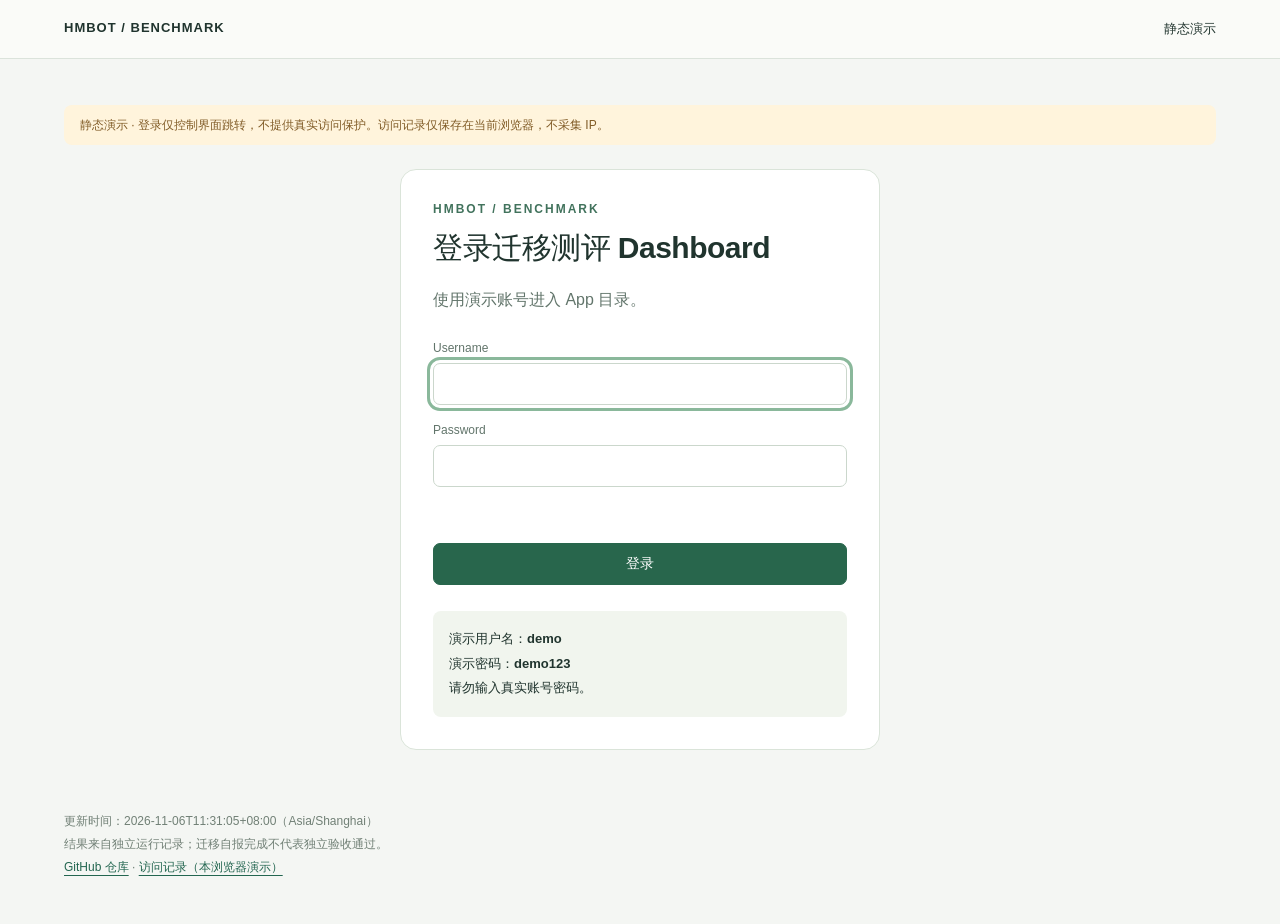
==== login.html @ 7d1affeb "Add static demo login and browser-local visit history" ====
<!doctype html><html lang="zh-CN"><head><meta charset="utf-8"><meta name="viewport" content="width=device-width,initial-scale=1"><title>演示登录 · HMBot Benchmark</title><link rel="stylesheet" href="assets/dashboard.css"><script src="assets/demo-access.js"></script><script defer src="assets/dashboard.js"></script></head><body><header><strong>HMBOT / BENCHMARK</strong><span>静态演示</span></header><main><div class="demo-notice">静态演示 · 登录仅控制界面跳转，不提供真实访问保护。访问记录仅保存在当前浏览器，不采集 IP。</div><div class="login-wrap"><div class="eyebrow">HMBOT / BENCHMARK</div><h1>登录迁移测评 Dashboard</h1><p class="intro">使用演示账号进入 App 目录。</p><form id="login-form"><label>Username<input name="username" autocomplete="username" required autofocus></label><label>Password<input name="password" type="password" autocomplete="current-password" required></label><p id="login-error" class="login-error" role="alert" aria-live="polite"></p><button class="primary" type="submit">登录</button></form><div class="demo-account">演示用户名：<strong>demo</strong><br>演示密码：<strong>demo123</strong><br>请勿输入真实账号密码。</div></div><footer>更新时间：2026-11-06T11:31:05+08:00（Asia/Shanghai）<br>结果来自独立运行记录；迁移自报完成不代表独立验收通过。<br><a href="https://github.com/mig-everything/hmbot-benchmark-dashboard">GitHub 仓库</a> · <a href="access-logs.html">访问记录（本浏览器演示）</a></footer></main></body></html>
---- assets/dashboard.css ----
:root{font-family:Inter,-apple-system,BlinkMacSystemFont,"Segoe UI",sans-serif;color:#20342e;background:#f4f6f3;font-synthesis:none}*{box-sizing:border-box}body{margin:0}a{color:#236650;text-underline-offset:4px}header{border-bottom:1px solid #dbe3db;padding:20px max(24px,5vw);display:flex;justify-content:space-between;gap:20px;font-size:13px;background:#fafbf8}header strong{letter-spacing:1px}main{max-width:1600px;margin:auto;padding:46px max(24px,5vw)}.eyebrow{font-size:12px;letter-spacing:2px;color:#42735d;font-weight:700}h1{font-size:clamp(32px,4vw,52px);letter-spacing:-1.8px;margin:12px 0 16px}h2{font-size:22px;margin:0 0 12px}.intro{color:#62756b;line-height:1.85;max-width:900px}.summary{display:grid;grid-template-columns:repeat(3,1fr);gap:16px;margin:28px 0}.summary article,.app-card{padding:24px;background:white;border:1px solid #dae4d9;border-radius:14px}.summary b{font-size:32px;display:block;font-variant-numeric:tabular-nums}.summary span{color:#62756b;font-size:13px}.app-grid{display:grid;grid-template-columns:repeat(auto-fit,minmax(min(100%,280px),1fr));gap:20px;margin:32px 0}.app-card{display:flex;flex-direction:column;gap:15px;color:inherit;text-decoration:none;transition:transform .15s,border-color .15s}.app-card:hover{transform:translateY(-3px);border-color:#36795b}.app-card h2{margin:0}.app-card p{margin:0;color:#62756b;line-height:1.8}.app-card .arrow{margin-top:auto;color:#236650;font-weight:650}.app-icon{width:46px;height:46px;border-radius:12px;background:#e6efe6;display:grid;place-items:center;font-size:20px;font-weight:700}.toolbar{padding:20px;background:#fff;border:1px solid #dae4d9;border-radius:14px;display:flex;gap:16px;flex-wrap:wrap;align-items:end;margin:24px 0 16px}label{display:flex;flex-direction:column;gap:8px;font-size:12px;color:#62756b}select,input,button{font:inherit;font-size:14px;border:1px solid #cbd7cc;background:#fff;color:#20342e;border-radius:7px;padding:10px;min-height:42px}select{max-width:230px}button{cursor:pointer}button:hover{background:#edf3ec}input{width:200px}.result-meta{display:flex;justify-content:space-between;gap:16px;flex-wrap:wrap;color:#62756b;font-size:13px;margin:18px 0}.table-wrap{overflow:auto;border:1px solid #dbe3db;border-radius:14px;background:#fff}table{border-collapse:collapse;width:100%;min-width:1130px;text-align:left}th{font-size:12px;white-space:nowrap;color:#62756b;background:#eaf0e8;padding:16px;border-bottom:1px solid #dbe3db}td{padding:19px 16px;border-bottom:1px solid #edf1eb;font-size:13px;vertical-align:top;line-height:1.6}tbody tr:last-child td{border-bottom:0}tbody tr:hover{background:#fafcf8}small{display:block;color:#718076;margin-top:5px;font-size:11px}code{font-size:11px;overflow-wrap:anywhere}.score{font-size:20px;font-weight:750;font-variant-numeric:tabular-nums;white-space:nowrap}.score.high{color:#1f7951}.score.mid{color:#956716}.score.low{color:#aa4f43}.score small{font-weight:400;font-size:10px}.numeric{white-space:nowrap;font-variant-numeric:tabular-nums;font-weight:600}.missing{color:#859087;font-size:12px;font-weight:400}.badge{display:inline-block;border-radius:5px;padding:3px 7px;font-size:10px;background:#eef1ee;color:#637468;margin:4px 4px 0 0;white-space:nowrap}.badge.warn{background:#fff0d8;color:#8a5c17}.badge.danger{background:#f9e9e5;color:#9c493e}.badge.good{background:#e4f1e6;color:#287047}.badge.harness{background:#e8edf8;color:#4a6088}.bar{width:88px;height:4px;border-radius:3px;background:#e9eee7;margin-top:9px;overflow:hidden}.bar span{display:block;height:100%;background:#6c9b77}.record-details{min-width:210px;max-width:330px;color:#62756b}summary{cursor:pointer;color:#38664f}.record-details p{margin:12px 0;font-size:12px}.empty{padding:48px;text-align:center;color:#62756b;border:1px dashed #cbd7cc;border-radius:14px;background:white}.legend{font-size:12px;color:#62756b;line-height:1.8;margin:18px 0}.method{margin-top:32px;padding:24px;border:1px solid #dae4d9;border-radius:14px;background:#fafbf8;line-height:1.9;font-size:13px;color:#62756b}footer{margin-top:28px;font-size:12px;color:#718076;line-height:1.9}.sort-head{border:0;min-height:0;padding:0;background:transparent;color:inherit;font-size:12px;text-align:left}.sort-head:hover{background:transparent;color:#236650}.sort-head.active{color:#1f6749;font-weight:750}:focus-visible{outline:3px solid #8ab89b;outline-offset:3px}[hidden]{display:none!important}@media(max-width:700px){main{padding:30px 18px}header{padding:18px}.summary{gap:8px}.summary article{padding:16px}.summary b{font-size:26px}.toolbar{gap:12px;padding:16px}.toolbar label{flex:1 1 130px}select,input{max-width:100%;width:100%}.intro{font-size:14px}}
.demo-locked body{display:none}.demo-notice{font-size:12px;line-height:1.7;padding:10px 16px;background:#fff4dc;color:#805b26;border-radius:8px;margin-bottom:24px}.login-wrap{max-width:480px;margin:24px auto 60px;padding:32px;border:1px solid #dae4d9;border-radius:16px;background:white}.login-wrap h1{font-size:30px;letter-spacing:-.5px}.login-wrap form{display:grid;gap:18px;margin:26px 0}.login-wrap input{width:100%}.primary{background:#28664c;color:#fff;border-color:#28664c;font-weight:650}.primary:hover{background:#1e503a}.login-error{color:#a23c33;font-size:13px;min-height:20px;margin:0}.demo-account{background:#f1f5ee;padding:16px;border-radius:8px;line-height:1.9;font-size:13px}footer button{min-height:0;padding:3px 8px;font-size:12px;margin-left:10px}.log-actions{display:flex;gap:20px;justify-content:space-between;align-items:center;margin:24px 0;color:#62756b;font-size:13px}
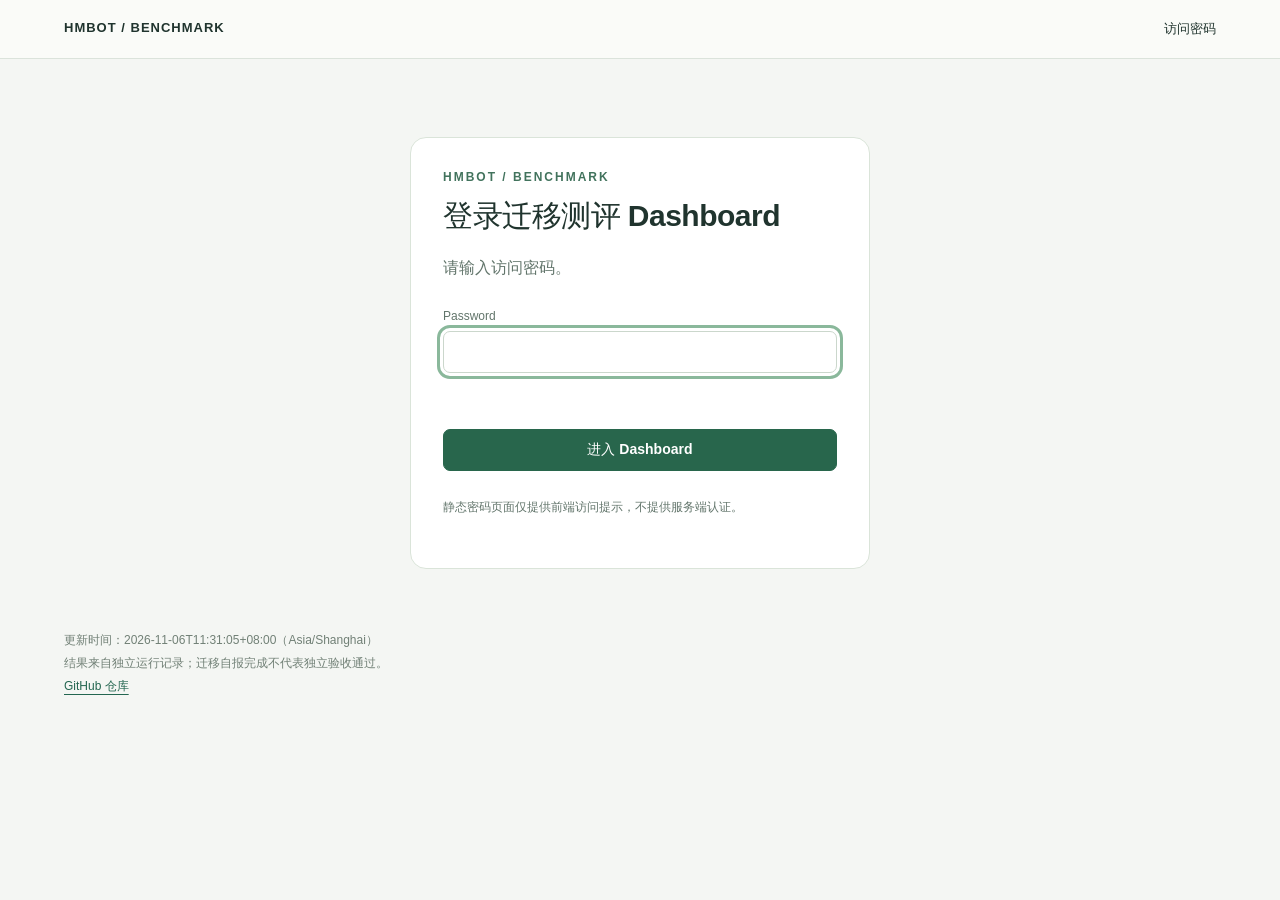
==== commit 770d2403: "Add static password prompt for dashboard access" ====
--- a/login.html
+++ b/login.html
@@ -1 +1 @@
-<!doctype html><html lang="zh-CN"><head><meta charset="utf-8"><meta name="viewport" content="width=device-width,initial-scale=1"><title>演示登录 · HMBot Benchmark</title><link rel="stylesheet" href="assets/dashboard.css"><script src="assets/demo-access.js"></script><script defer src="assets/dashboard.js"></script></head><body><header><strong>HMBOT / BENCHMARK</strong><span>静态演示</span></header><main><div class="demo-notice">静态演示 · 登录仅控制界面跳转，不提供真实访问保护。访问记录仅保存在当前浏览器，不采集 IP。</div><div class="login-wrap"><div class="eyebrow">HMBOT / BENCHMARK</div><h1>登录迁移测评 Dashboard</h1><p class="intro">使用演示账号进入 App 目录。</p><form id="login-form"><label>Username<input name="username" autocomplete="username" required autofocus></label><label>Password<input name="password" type="password" autocomplete="current-password" required></label><p id="login-error" class="login-error" role="alert" aria-live="polite"></p><button class="primary" type="submit">登录</button></form><div class="demo-account">演示用户名：<strong>demo</strong><br>演示密码：<strong>demo123</strong><br>请勿输入真实账号密码。</div></div><footer>更新时间：2026-11-06T11:31:05+08:00（Asia/Shanghai）<br>结果来自独立运行记录；迁移自报完成不代表独立验收通过。<br><a href="https://github.com/mig-everything/hmbot-benchmark-dashboard">GitHub 仓库</a> · <a href="access-logs.html">访问记录（本浏览器演示）</a></footer></main></body></html>+<!doctype html><html lang="zh-CN"><head><meta charset="utf-8"><meta name="viewport" content="width=device-width,initial-scale=1"><title>访问密码 · HMBot Benchmark</title><link rel="stylesheet" href="assets/dashboard.css"><script src="assets/static-login.js"></script><script defer src="assets/dashboard.js"></script></head><body><header><strong>HMBOT / BENCHMARK</strong><span>访问密码</span></header><main><div class="login-wrap"><div class="eyebrow">HMBOT / BENCHMARK</div><h1>登录迁移测评 Dashboard</h1><p class="intro">请输入访问密码。</p><form id="login-form"><label>Password<input name="password" type="password" autocomplete="current-password" required autofocus></label><p id="login-error" class="login-error" role="alert" aria-live="polite"></p><button class="login-primary" type="submit">进入 Dashboard</button></form><p class="legend">静态密码页面仅提供前端访问提示，不提供服务端认证。</p></div><footer>更新时间：2026-11-06T11:31:05+08:00（Asia/Shanghai）<br>结果来自独立运行记录；迁移自报完成不代表独立验收通过。<br><a href="https://github.com/mig-everything/hmbot-benchmark-dashboard">GitHub 仓库</a></footer></main></body></html>
--- a/assets/dashboard.css
+++ b/assets/dashboard.css
@@ -1,2 +1,2 @@
 :root{font-family:Inter,-apple-system,BlinkMacSystemFont,"Segoe UI",sans-serif;color:#20342e;background:#f4f6f3;font-synthesis:none}*{box-sizing:border-box}body{margin:0}a{color:#236650;text-underline-offset:4px}header{border-bottom:1px solid #dbe3db;padding:20px max(24px,5vw);display:flex;justify-content:space-between;gap:20px;font-size:13px;background:#fafbf8}header strong{letter-spacing:1px}main{max-width:1600px;margin:auto;padding:46px max(24px,5vw)}.eyebrow{font-size:12px;letter-spacing:2px;color:#42735d;font-weight:700}h1{font-size:clamp(32px,4vw,52px);letter-spacing:-1.8px;margin:12px 0 16px}h2{font-size:22px;margin:0 0 12px}.intro{color:#62756b;line-height:1.85;max-width:900px}.summary{display:grid;grid-template-columns:repeat(3,1fr);gap:16px;margin:28px 0}.summary article,.app-card{padding:24px;background:white;border:1px solid #dae4d9;border-radius:14px}.summary b{font-size:32px;display:block;font-variant-numeric:tabular-nums}.summary span{color:#62756b;font-size:13px}.app-grid{display:grid;grid-template-columns:repeat(auto-fit,minmax(min(100%,280px),1fr));gap:20px;margin:32px 0}.app-card{display:flex;flex-direction:column;gap:15px;color:inherit;text-decoration:none;transition:transform .15s,border-color .15s}.app-card:hover{transform:translateY(-3px);border-color:#36795b}.app-card h2{margin:0}.app-card p{margin:0;color:#62756b;line-height:1.8}.app-card .arrow{margin-top:auto;color:#236650;font-weight:650}.app-icon{width:46px;height:46px;border-radius:12px;background:#e6efe6;display:grid;place-items:center;font-size:20px;font-weight:700}.toolbar{padding:20px;background:#fff;border:1px solid #dae4d9;border-radius:14px;display:flex;gap:16px;flex-wrap:wrap;align-items:end;margin:24px 0 16px}label{display:flex;flex-direction:column;gap:8px;font-size:12px;color:#62756b}select,input,button{font:inherit;font-size:14px;border:1px solid #cbd7cc;background:#fff;color:#20342e;border-radius:7px;padding:10px;min-height:42px}select{max-width:230px}button{cursor:pointer}button:hover{background:#edf3ec}input{width:200px}.result-meta{display:flex;justify-content:space-between;gap:16px;flex-wrap:wrap;color:#62756b;font-size:13px;margin:18px 0}.table-wrap{overflow:auto;border:1px solid #dbe3db;border-radius:14px;background:#fff}table{border-collapse:collapse;width:100%;min-width:1130px;text-align:left}th{font-size:12px;white-space:nowrap;color:#62756b;background:#eaf0e8;padding:16px;border-bottom:1px solid #dbe3db}td{padding:19px 16px;border-bottom:1px solid #edf1eb;font-size:13px;vertical-align:top;line-height:1.6}tbody tr:last-child td{border-bottom:0}tbody tr:hover{background:#fafcf8}small{display:block;color:#718076;margin-top:5px;font-size:11px}code{font-size:11px;overflow-wrap:anywhere}.score{font-size:20px;font-weight:750;font-variant-numeric:tabular-nums;white-space:nowrap}.score.high{color:#1f7951}.score.mid{color:#956716}.score.low{color:#aa4f43}.score small{font-weight:400;font-size:10px}.numeric{white-space:nowrap;font-variant-numeric:tabular-nums;font-weight:600}.missing{color:#859087;font-size:12px;font-weight:400}.badge{display:inline-block;border-radius:5px;padding:3px 7px;font-size:10px;background:#eef1ee;color:#637468;margin:4px 4px 0 0;white-space:nowrap}.badge.warn{background:#fff0d8;color:#8a5c17}.badge.danger{background:#f9e9e5;color:#9c493e}.badge.good{background:#e4f1e6;color:#287047}.badge.harness{background:#e8edf8;color:#4a6088}.bar{width:88px;height:4px;border-radius:3px;background:#e9eee7;margin-top:9px;overflow:hidden}.bar span{display:block;height:100%;background:#6c9b77}.record-details{min-width:210px;max-width:330px;color:#62756b}summary{cursor:pointer;color:#38664f}.record-details p{margin:12px 0;font-size:12px}.empty{padding:48px;text-align:center;color:#62756b;border:1px dashed #cbd7cc;border-radius:14px;background:white}.legend{font-size:12px;color:#62756b;line-height:1.8;margin:18px 0}.method{margin-top:32px;padding:24px;border:1px solid #dae4d9;border-radius:14px;background:#fafbf8;line-height:1.9;font-size:13px;color:#62756b}footer{margin-top:28px;font-size:12px;color:#718076;line-height:1.9}.sort-head{border:0;min-height:0;padding:0;background:transparent;color:inherit;font-size:12px;text-align:left}.sort-head:hover{background:transparent;color:#236650}.sort-head.active{color:#1f6749;font-weight:750}:focus-visible{outline:3px solid #8ab89b;outline-offset:3px}[hidden]{display:none!important}@media(max-width:700px){main{padding:30px 18px}header{padding:18px}.summary{gap:8px}.summary article{padding:16px}.summary b{font-size:26px}.toolbar{gap:12px;padding:16px}.toolbar label{flex:1 1 130px}select,input{max-width:100%;width:100%}.intro{font-size:14px}}
-.demo-locked body{display:none}.demo-notice{font-size:12px;line-height:1.7;padding:10px 16px;background:#fff4dc;color:#805b26;border-radius:8px;margin-bottom:24px}.login-wrap{max-width:480px;margin:24px auto 60px;padding:32px;border:1px solid #dae4d9;border-radius:16px;background:white}.login-wrap h1{font-size:30px;letter-spacing:-.5px}.login-wrap form{display:grid;gap:18px;margin:26px 0}.login-wrap input{width:100%}.primary{background:#28664c;color:#fff;border-color:#28664c;font-weight:650}.primary:hover{background:#1e503a}.login-error{color:#a23c33;font-size:13px;min-height:20px;margin:0}.demo-account{background:#f1f5ee;padding:16px;border-radius:8px;line-height:1.9;font-size:13px}footer button{min-height:0;padding:3px 8px;font-size:12px;margin-left:10px}.log-actions{display:flex;gap:20px;justify-content:space-between;align-items:center;margin:24px 0;color:#62756b;font-size:13px}
+.login-locked body{display:none}.login-wrap{max-width:460px;margin:32px auto 60px;padding:32px;border:1px solid #dae4d9;border-radius:16px;background:white}.login-wrap h1{font-size:30px;letter-spacing:-.5px}.login-wrap form{display:grid;gap:18px;margin:26px 0}.login-wrap input{width:100%}.login-primary{background:#28664c;color:#fff;border-color:#28664c;font-weight:650}.login-primary:hover{background:#1e503a}.login-error{color:#a23c33;font-size:13px;min-height:20px;margin:0}footer button{min-height:0;padding:3px 8px;font-size:12px;margin-left:10px}
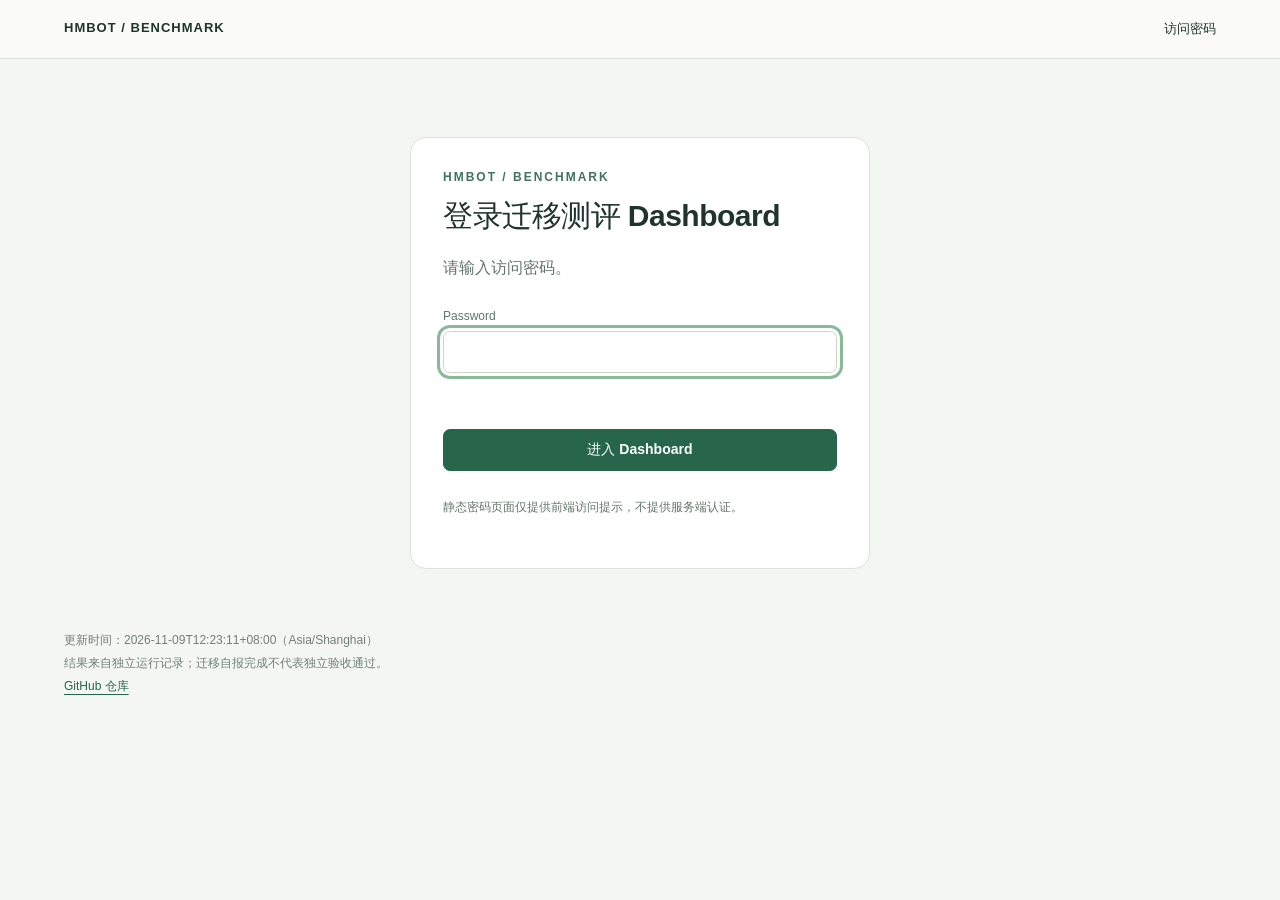
==== commit cc5dafd5: "Regenerate migration dashboard from published results" ====
--- a/login.html
+++ b/login.html
@@ -1 +1 @@
-<!doctype html><html lang="zh-CN"><head><meta charset="utf-8"><meta name="viewport" content="width=device-width,initial-scale=1"><title>访问密码 · HMBot Benchmark</title><link rel="stylesheet" href="assets/dashboard.css"><script src="assets/static-login.js"></script><script defer src="assets/dashboard.js"></script></head><body><header><strong>HMBOT / BENCHMARK</strong><span>访问密码</span></header><main><div class="login-wrap"><div class="eyebrow">HMBOT / BENCHMARK</div><h1>登录迁移测评 Dashboard</h1><p class="intro">请输入访问密码。</p><form id="login-form"><label>Password<input name="password" type="password" autocomplete="current-password" required autofocus></label><p id="login-error" class="login-error" role="alert" aria-live="polite"></p><button class="login-primary" type="submit">进入 Dashboard</button></form><p class="legend">静态密码页面仅提供前端访问提示，不提供服务端认证。</p></div><footer>更新时间：2026-11-06T11:31:05+08:00（Asia/Shanghai）<br>结果来自独立运行记录；迁移自报完成不代表独立验收通过。<br><a href="https://github.com/mig-everything/hmbot-benchmark-dashboard">GitHub 仓库</a></footer></main></body></html>+<!doctype html><html lang="zh-CN"><head><meta charset="utf-8"><meta name="viewport" content="width=device-width,initial-scale=1"><title>访问密码 · HMBot Benchmark</title><link rel="stylesheet" href="assets/dashboard.css"><script src="assets/static-login.js"></script><script defer src="assets/dashboard.js"></script></head><body><header><strong>HMBOT / BENCHMARK</strong><span>访问密码</span></header><main><div class="login-wrap"><div class="eyebrow">HMBOT / BENCHMARK</div><h1>登录迁移测评 Dashboard</h1><p class="intro">请输入访问密码。</p><form id="login-form"><label>Password<input name="password" type="password" autocomplete="current-password" required autofocus></label><p id="login-error" class="login-error" role="alert" aria-live="polite"></p><button class="login-primary" type="submit">进入 Dashboard</button></form><p class="legend">静态密码页面仅提供前端访问提示，不提供服务端认证。</p></div><footer>更新时间：2026-11-09T12:23:11+08:00（Asia/Shanghai）<br>结果来自独立运行记录；迁移自报完成不代表独立验收通过。<br><a href="https://github.com/mig-everything/hmbot-benchmark-dashboard">GitHub 仓库</a></footer></main></body></html>
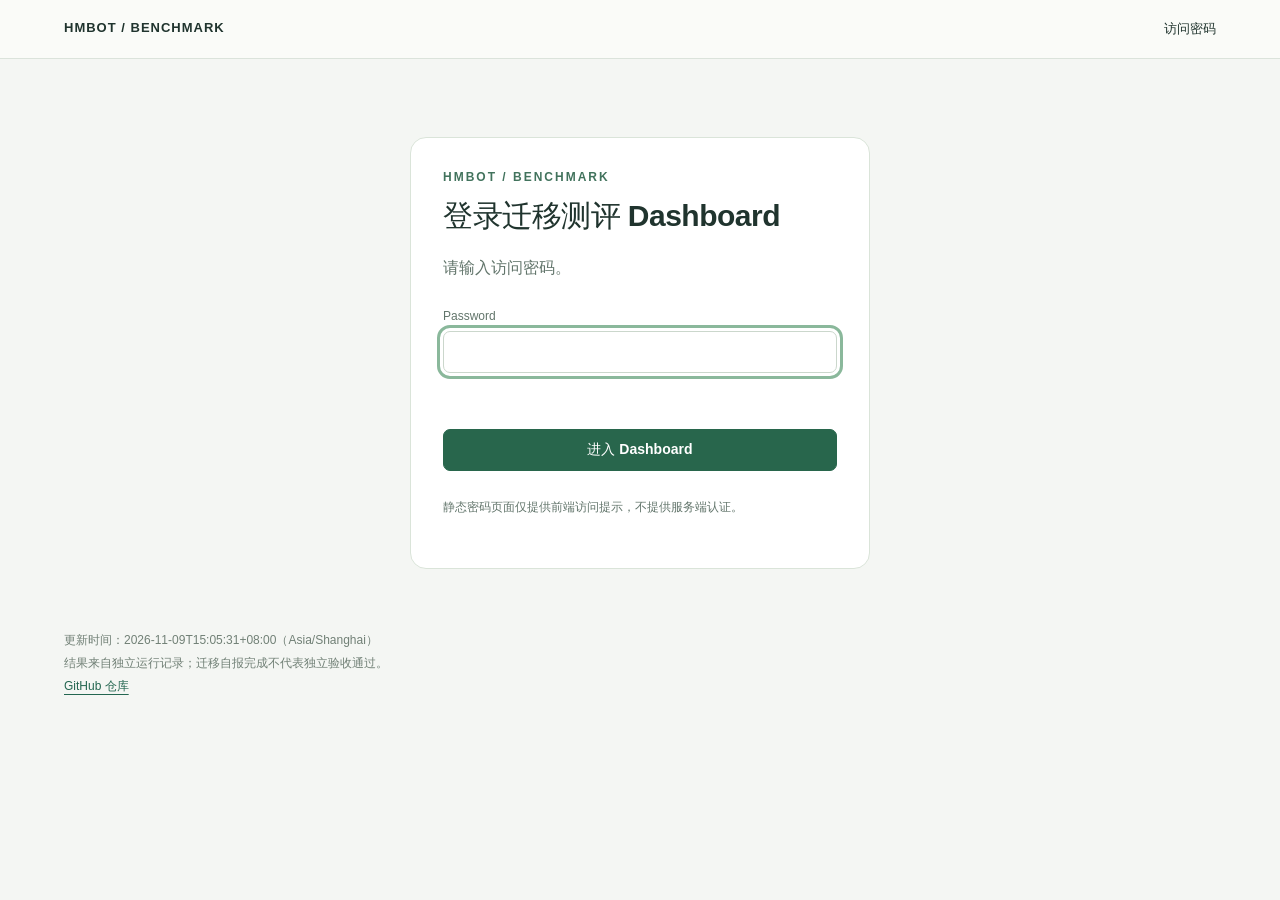
==== commit 8df75e94: "Regenerate migration dashboard from published results" ====
--- a/login.html
+++ b/login.html
@@ -1 +1 @@
-<!doctype html><html lang="zh-CN"><head><meta charset="utf-8"><meta name="viewport" content="width=device-width,initial-scale=1"><title>访问密码 · HMBot Benchmark</title><link rel="stylesheet" href="assets/dashboard.css"><script src="assets/static-login.js"></script><script defer src="assets/dashboard.js"></script></head><body><header><strong>HMBOT / BENCHMARK</strong><span>访问密码</span></header><main><div class="login-wrap"><div class="eyebrow">HMBOT / BENCHMARK</div><h1>登录迁移测评 Dashboard</h1><p class="intro">请输入访问密码。</p><form id="login-form"><label>Password<input name="password" type="password" autocomplete="current-password" required autofocus></label><p id="login-error" class="login-error" role="alert" aria-live="polite"></p><button class="login-primary" type="submit">进入 Dashboard</button></form><p class="legend">静态密码页面仅提供前端访问提示，不提供服务端认证。</p></div><footer>更新时间：2026-11-09T12:23:11+08:00（Asia/Shanghai）<br>结果来自独立运行记录；迁移自报完成不代表独立验收通过。<br><a href="https://github.com/mig-everything/hmbot-benchmark-dashboard">GitHub 仓库</a></footer></main></body></html>+<!doctype html><html lang="zh-CN"><head><meta charset="utf-8"><meta name="viewport" content="width=device-width,initial-scale=1"><title>访问密码 · HMBot Benchmark</title><link rel="stylesheet" href="assets/dashboard.css"><script src="assets/static-login.js"></script><script defer src="assets/dashboard.js"></script></head><body><header><strong>HMBOT / BENCHMARK</strong><span>访问密码</span></header><main><div class="login-wrap"><div class="eyebrow">HMBOT / BENCHMARK</div><h1>登录迁移测评 Dashboard</h1><p class="intro">请输入访问密码。</p><form id="login-form"><label>Password<input name="password" type="password" autocomplete="current-password" required autofocus></label><p id="login-error" class="login-error" role="alert" aria-live="polite"></p><button class="login-primary" type="submit">进入 Dashboard</button></form><p class="legend">静态密码页面仅提供前端访问提示，不提供服务端认证。</p></div><footer>更新时间：2026-11-09T15:05:31+08:00（Asia/Shanghai）<br>结果来自独立运行记录；迁移自报完成不代表独立验收通过。<br><a href="https://github.com/mig-everything/hmbot-benchmark-dashboard">GitHub 仓库</a></footer></main></body></html>
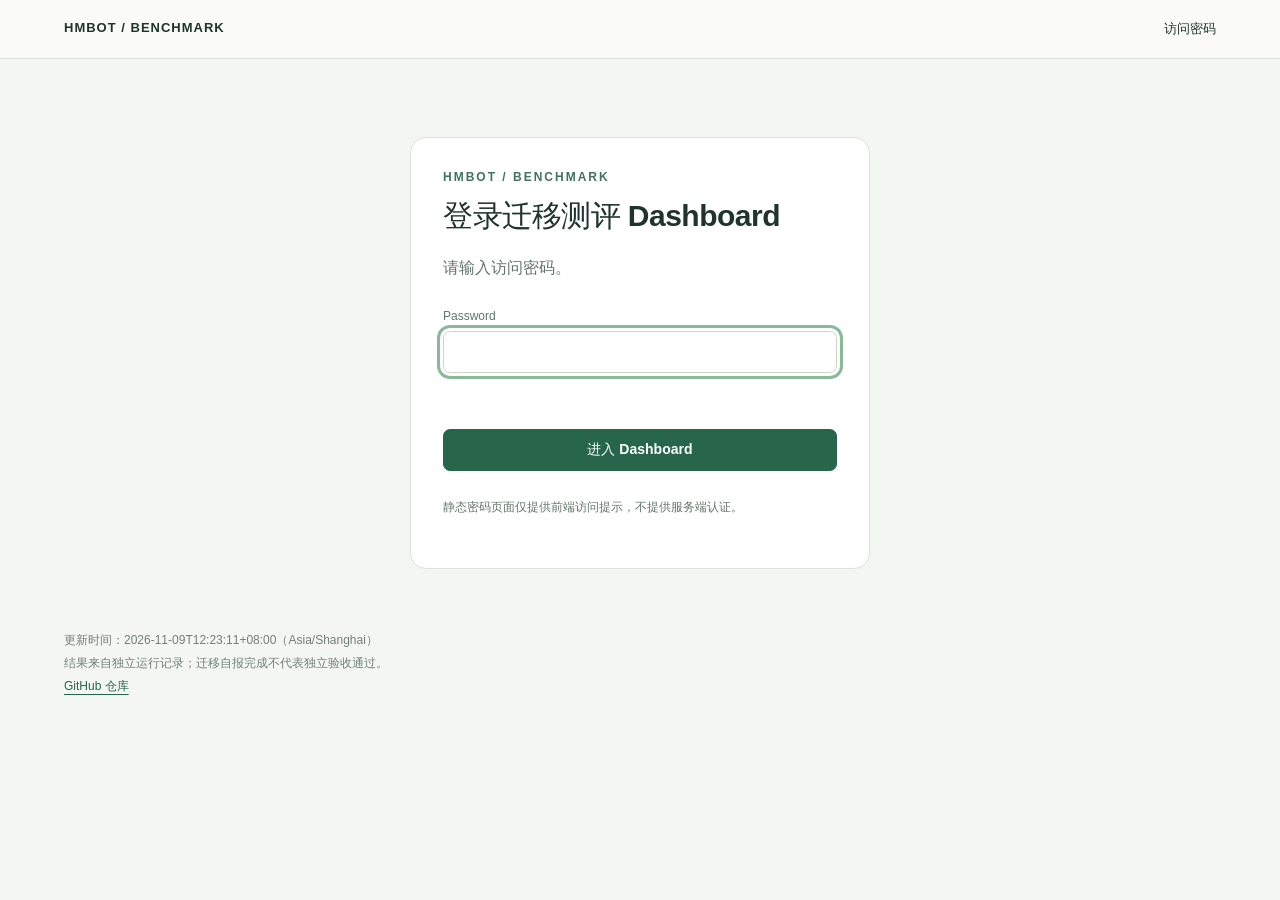
==== commit 3e15dd50: "Regenerate migration dashboard from published results" ====
--- a/login.html
+++ b/login.html
@@ -1 +1 @@
-<!doctype html><html lang="zh-CN"><head><meta charset="utf-8"><meta name="viewport" content="width=device-width,initial-scale=1"><title>访问密码 · HMBot Benchmark</title><link rel="stylesheet" href="assets/dashboard.css"><script src="assets/static-login.js"></script><script defer src="assets/dashboard.js"></script></head><body><header><strong>HMBOT / BENCHMARK</strong><span>访问密码</span></header><main><div class="login-wrap"><div class="eyebrow">HMBOT / BENCHMARK</div><h1>登录迁移测评 Dashboard</h1><p class="intro">请输入访问密码。</p><form id="login-form"><label>Password<input name="password" type="password" autocomplete="current-password" required autofocus></label><p id="login-error" class="login-error" role="alert" aria-live="polite"></p><button class="login-primary" type="submit">进入 Dashboard</button></form><p class="legend">静态密码页面仅提供前端访问提示，不提供服务端认证。</p></div><footer>更新时间：2026-11-09T15:05:31+08:00（Asia/Shanghai）<br>结果来自独立运行记录；迁移自报完成不代表独立验收通过。<br><a href="https://github.com/mig-everything/hmbot-benchmark-dashboard">GitHub 仓库</a></footer></main></body></html>+<!doctype html><html lang="zh-CN"><head><meta charset="utf-8"><meta name="viewport" content="width=device-width,initial-scale=1"><title>访问密码 · HMBot Benchmark</title><link rel="stylesheet" href="assets/dashboard.css"><script src="assets/static-login.js"></script><script defer src="assets/dashboard.js"></script></head><body><header><strong>HMBOT / BENCHMARK</strong><span>访问密码</span></header><main><div class="login-wrap"><div class="eyebrow">HMBOT / BENCHMARK</div><h1>登录迁移测评 Dashboard</h1><p class="intro">请输入访问密码。</p><form id="login-form"><label>Password<input name="password" type="password" autocomplete="current-password" required autofocus></label><p id="login-error" class="login-error" role="alert" aria-live="polite"></p><button class="login-primary" type="submit">进入 Dashboard</button></form><p class="legend">静态密码页面仅提供前端访问提示，不提供服务端认证。</p></div><footer>更新时间：2026-11-09T12:23:11+08:00（Asia/Shanghai）<br>结果来自独立运行记录；迁移自报完成不代表独立验收通过。<br><a href="https://github.com/mig-everything/hmbot-benchmark-dashboard">GitHub 仓库</a></footer></main></body></html>
